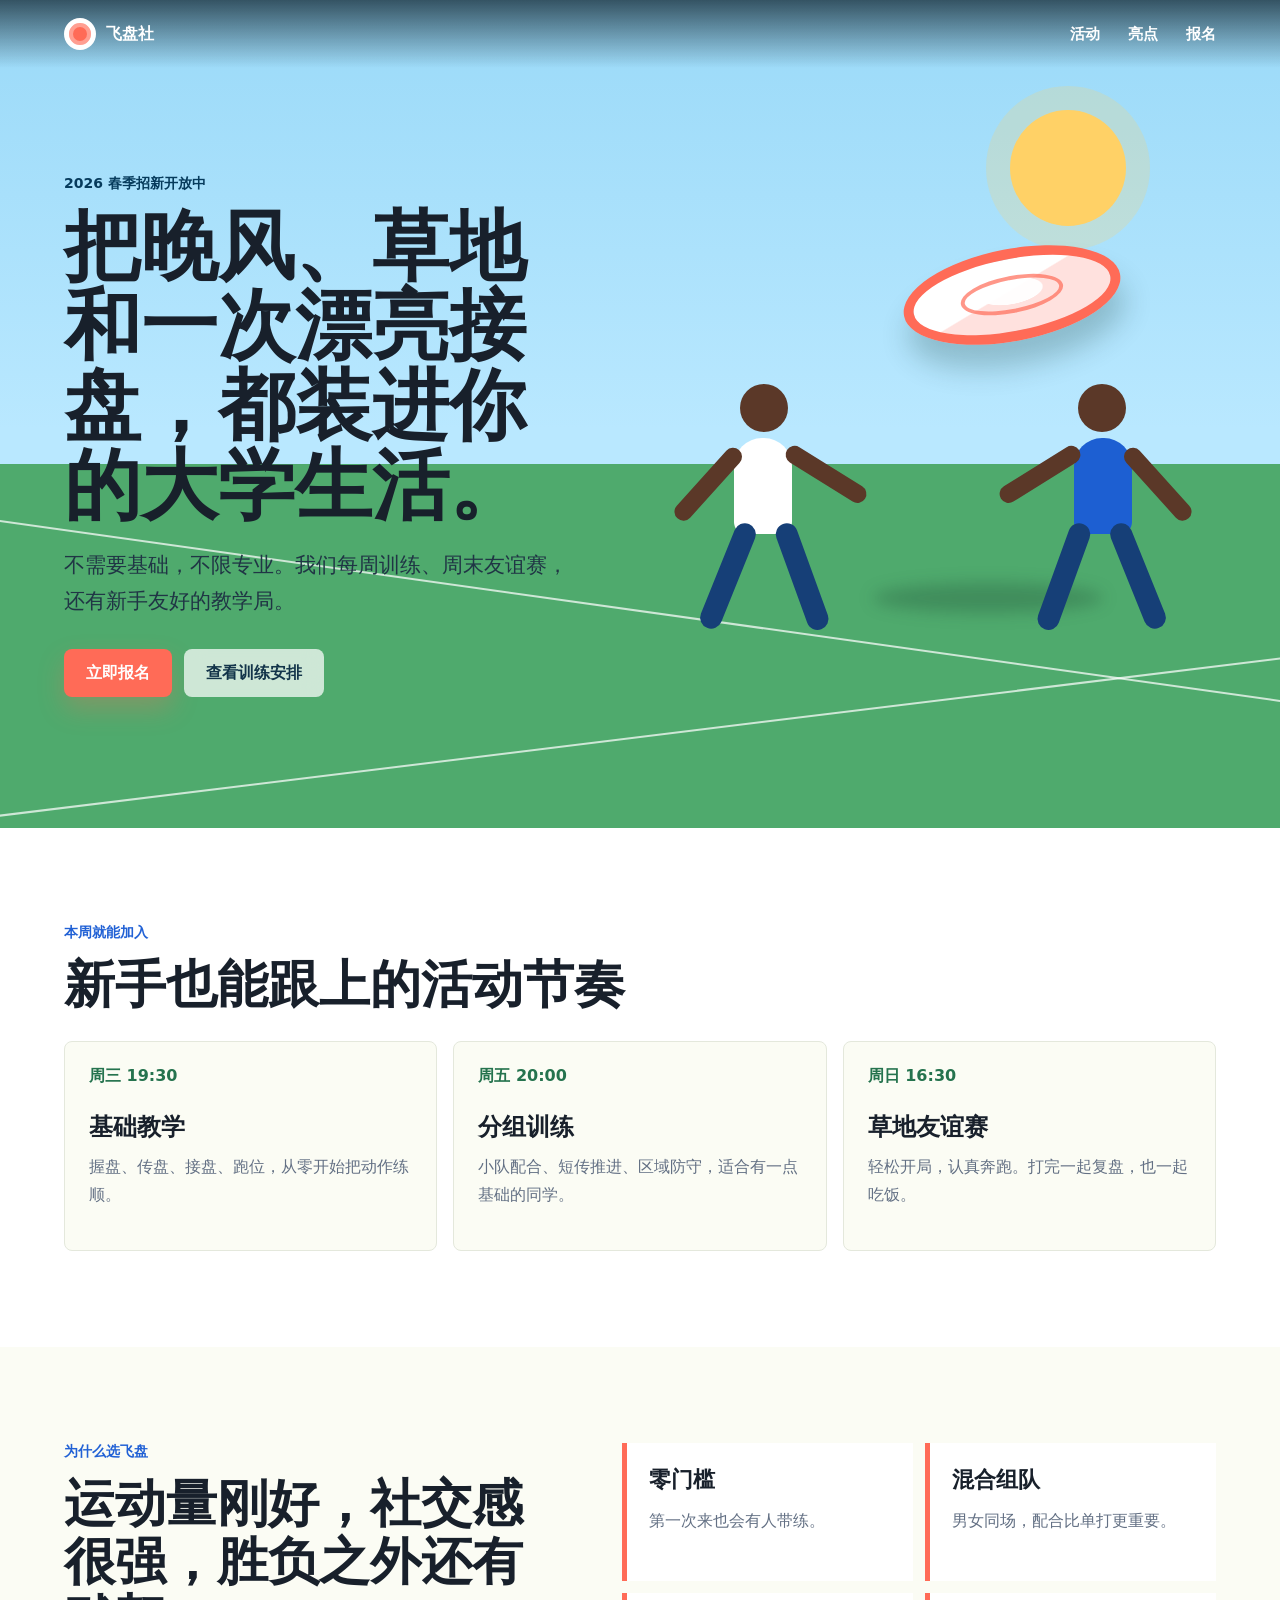
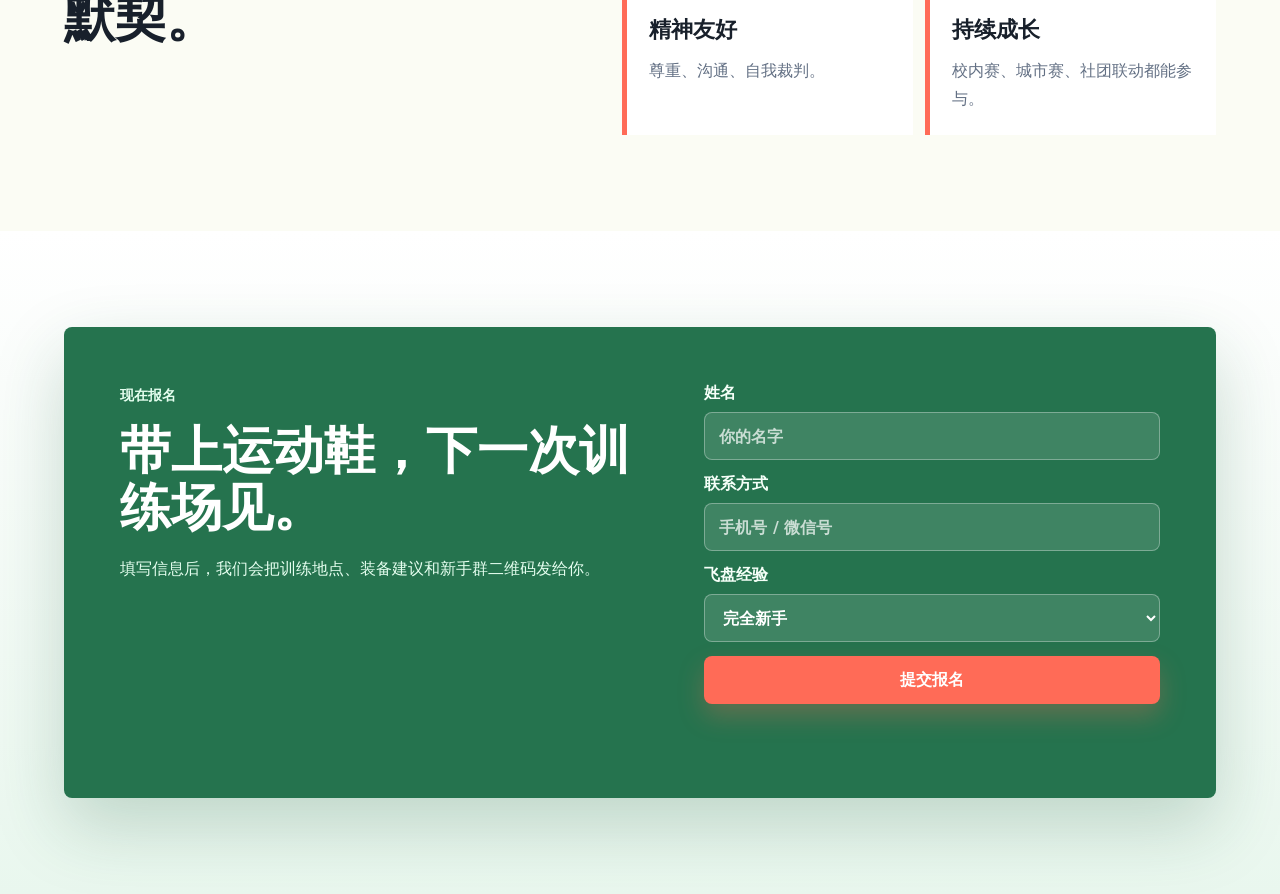
==== index.html @ f38ca028 "Create frisbee recruitment website" ====
<!DOCTYPE html>
<html lang="zh-CN">
<head>
  <meta charset="UTF-8">
  <meta name="viewport" content="width=device-width, initial-scale=1.0">
  <title>飞盘社招新 | 一起起飞</title>
  <link rel="stylesheet" href="styles.css">
</head>
<body>
  <header class="topbar">
    <a class="brand" href="#home" aria-label="飞盘社首页">
      <span class="brand-mark"></span>
      <span>飞盘社</span>
    </a>
    <nav class="nav" aria-label="主要导航">
      <a href="#events">活动</a>
      <a href="#why">亮点</a>
      <a href="#join">报名</a>
    </nav>
  </header>

  <main>
    <section class="hero" id="home">
      <div class="hero-bg" aria-hidden="true">
        <div class="sun"></div>
        <div class="field-line field-line-one"></div>
        <div class="field-line field-line-two"></div>
      </div>
      <div class="hero-copy">
        <p class="eyebrow">2026 春季招新开放中</p>
        <h1>把晚风、草地和一次漂亮接盘，都装进你的大学生活。</h1>
        <p class="hero-text">
          不需要基础，不限专业。我们每周训练、周末友谊赛，还有新手友好的教学局。
        </p>
        <div class="hero-actions">
          <a class="button primary" href="#join">立即报名</a>
          <a class="button secondary" href="#events">查看训练安排</a>
        </div>
      </div>
      <div class="disc-stage" aria-label="飞盘运动插画">
        <div class="disc-shadow"></div>
        <div class="disc">
          <span></span>
        </div>
        <div class="player player-left">
          <div class="head"></div>
          <div class="body"></div>
          <div class="arm arm-back"></div>
          <div class="arm arm-front"></div>
          <div class="leg leg-back"></div>
          <div class="leg leg-front"></div>
        </div>
        <div class="player player-right">
          <div class="head"></div>
          <div class="body"></div>
          <div class="arm arm-back"></div>
          <div class="arm arm-front"></div>
          <div class="leg leg-back"></div>
          <div class="leg leg-front"></div>
        </div>
      </div>
    </section>

    <section class="section band" id="events">
      <div class="section-heading">
        <p class="eyebrow">本周就能加入</p>
        <h2>新手也能跟上的活动节奏</h2>
      </div>
      <div class="schedule">
        <article class="event-card">
          <time>周三 19:30</time>
          <h3>基础教学</h3>
          <p>握盘、传盘、接盘、跑位，从零开始把动作练顺。</p>
        </article>
        <article class="event-card">
          <time>周五 20:00</time>
          <h3>分组训练</h3>
          <p>小队配合、短传推进、区域防守，适合有一点基础的同学。</p>
        </article>
        <article class="event-card">
          <time>周日 16:30</time>
          <h3>草地友谊赛</h3>
          <p>轻松开局，认真奔跑。打完一起复盘，也一起吃饭。</p>
        </article>
      </div>
    </section>

    <section class="section split" id="why">
      <div>
        <p class="eyebrow">为什么选飞盘</p>
        <h2>运动量刚好，社交感很强，胜负之外还有默契。</h2>
      </div>
      <div class="feature-grid">
        <div class="feature">
          <strong>零门槛</strong>
          <span>第一次来也会有人带练。</span>
        </div>
        <div class="feature">
          <strong>混合组队</strong>
          <span>男女同场，配合比单打更重要。</span>
        </div>
        <div class="feature">
          <strong>精神友好</strong>
          <span>尊重、沟通、自我裁判。</span>
        </div>
        <div class="feature">
          <strong>持续成长</strong>
          <span>校内赛、城市赛、社团联动都能参与。</span>
        </div>
      </div>
    </section>

    <section class="section join" id="join">
      <div class="join-panel">
        <div>
          <p class="eyebrow">现在报名</p>
          <h2>带上运动鞋，下一次训练场见。</h2>
          <p>填写信息后，我们会把训练地点、装备建议和新手群二维码发给你。</p>
        </div>
        <form class="signup-form">
          <label>
            姓名
            <input type="text" name="name" placeholder="你的名字" required>
          </label>
          <label>
            联系方式
            <input type="tel" name="phone" placeholder="手机号 / 微信号" required>
          </label>
          <label>
            飞盘经验
            <select name="level">
              <option>完全新手</option>
              <option>玩过几次</option>
              <option>有比赛经验</option>
            </select>
          </label>
          <button class="button primary" type="submit">提交报名</button>
          <p class="form-note" role="status"></p>
        </form>
      </div>
    </section>
  </main>

  <script src="script.js"></script>
</body>
</html>
---- styles.css ----
:root {
  --ink: #18202b;
  --muted: #637084;
  --paper: #fbfcf4;
  --grass: #4faa6d;
  --grass-dark: #25734e;
  --line: rgba(255, 255, 255, 0.72);
  --coral: #ff6b57;
  --sun: #ffd166;
  --sky: #b9e8ff;
  --blue: #2161d5;
  --radius: 8px;
}

* {
  box-sizing: border-box;
}

html {
  scroll-behavior: smooth;
}

body {
  margin: 0;
  color: var(--ink);
  font-family: system-ui, -apple-system, BlinkMacSystemFont, "Segoe UI", "Microsoft YaHei", "PingFang SC", sans-serif;
  background: var(--paper);
}

a {
  color: inherit;
  text-decoration: none;
}

.topbar {
  position: fixed;
  inset: 0 0 auto;
  z-index: 20;
  display: flex;
  align-items: center;
  justify-content: space-between;
  height: 68px;
  padding: 0 clamp(20px, 5vw, 64px);
  color: #fff;
  background: linear-gradient(180deg, rgba(14, 32, 42, 0.72), rgba(14, 32, 42, 0));
}

.brand,
.nav {
  display: flex;
  align-items: center;
}

.brand {
  gap: 10px;
  font-weight: 900;
}

.brand-mark {
  width: 32px;
  height: 32px;
  border: 5px solid #fff;
  border-radius: 50%;
  background: var(--coral);
  box-shadow: inset 0 0 0 4px rgba(255, 255, 255, 0.35);
}

.nav {
  gap: clamp(14px, 3vw, 28px);
  font-size: 15px;
  font-weight: 700;
}

.hero {
  position: relative;
  min-height: 92vh;
  display: grid;
  grid-template-columns: minmax(0, 0.95fr) minmax(360px, 1.05fr);
  align-items: center;
  gap: clamp(24px, 5vw, 64px);
  overflow: hidden;
  padding: 108px clamp(20px, 5vw, 72px) 64px;
  background:
    linear-gradient(180deg, rgba(55, 171, 225, 0.24), rgba(255, 255, 255, 0) 52%),
    linear-gradient(180deg, var(--sky) 0 56%, var(--grass) 56% 100%);
}

.hero-bg {
  position: absolute;
  inset: 0;
  pointer-events: none;
}

.sun {
  position: absolute;
  right: 12vw;
  top: 110px;
  width: 116px;
  aspect-ratio: 1;
  border-radius: 50%;
  background: var(--sun);
  box-shadow: 0 0 0 24px rgba(255, 209, 102, 0.22);
}

.field-line {
  position: absolute;
  left: -8vw;
  right: -8vw;
  bottom: 10vh;
  height: 2px;
  background: var(--line);
  transform: rotate(-7deg);
}

.field-line-two {
  bottom: 24vh;
  transform: rotate(8deg);
}

.hero-copy,
.disc-stage,
.section {
  position: relative;
  z-index: 1;
}

.eyebrow {
  margin: 0 0 14px;
  color: var(--blue);
  font-size: 14px;
  font-weight: 900;
  letter-spacing: 0;
}

.hero .eyebrow {
  color: #063b5c;
}

h1,
h2,
h3,
p {
  margin-top: 0;
}

h1 {
  max-width: 760px;
  margin-bottom: 22px;
  font-size: clamp(42px, 6vw, 82px);
  line-height: 1.04;
  letter-spacing: 0;
}

h2 {
  margin-bottom: 18px;
  font-size: clamp(28px, 4vw, 52px);
  line-height: 1.12;
  letter-spacing: 0;
}

h3 {
  margin-bottom: 10px;
  font-size: 24px;
}

.hero-text {
  max-width: 610px;
  margin-bottom: 30px;
  color: #203545;
  font-size: clamp(17px, 2vw, 21px);
  line-height: 1.7;
}

.hero-actions {
  display: flex;
  flex-wrap: wrap;
  gap: 12px;
}

.button {
  display: inline-flex;
  align-items: center;
  justify-content: center;
  min-height: 48px;
  padding: 0 22px;
  border: 0;
  border-radius: var(--radius);
  cursor: pointer;
  font: inherit;
  font-weight: 900;
  transition: transform 160ms ease, box-shadow 160ms ease, background 160ms ease;
}

.button:hover {
  transform: translateY(-2px);
}

.primary {
  color: #fff;
  background: var(--coral);
  box-shadow: 0 12px 26px rgba(255, 107, 87, 0.28);
}

.secondary {
  color: #123449;
  background: rgba(255, 255, 255, 0.72);
  backdrop-filter: blur(10px);
}

.disc-stage {
  min-height: 520px;
}

.disc,
.disc-shadow,
.player {
  position: absolute;
}

.disc {
  left: 45%;
  top: 14%;
  width: clamp(128px, 18vw, 220px);
  aspect-ratio: 2.4 / 1;
  border-radius: 50%;
  background:
    radial-gradient(ellipse at 50% 45%, rgba(255,255,255,0.95) 0 22%, transparent 23%),
    linear-gradient(160deg, #fff 0 46%, #ffe1de 47% 100%);
  border: 10px solid var(--coral);
  transform: rotate(-11deg);
  box-shadow: 0 24px 28px rgba(20, 59, 50, 0.24);
  animation: floatDisc 3.8s ease-in-out infinite;
}

.disc span {
  position: absolute;
  inset: 24% 24%;
  border: 4px solid rgba(255, 107, 87, 0.7);
  border-radius: 50%;
}

.disc-shadow {
  left: 40%;
  bottom: 16%;
  width: 230px;
  height: 30px;
  border-radius: 50%;
  background: rgba(18, 50, 38, 0.24);
  filter: blur(8px);
}

.player {
  bottom: 10%;
  width: 132px;
  height: 260px;
}

.player-left {
  left: 9%;
}

.player-right {
  right: 8%;
  transform: scaleX(-1);
}

.head {
  position: absolute;
  left: 44px;
  top: 0;
  width: 48px;
  aspect-ratio: 1;
  border-radius: 50%;
  background: #5b3828;
}

.body {
  position: absolute;
  left: 38px;
  top: 54px;
  width: 58px;
  height: 96px;
  border-radius: 28px 28px 12px 12px;
  background: #fff;
}

.player-right .body {
  background: #1d5fd2;
}

.arm,
.leg {
  position: absolute;
  border-radius: 999px;
  transform-origin: top;
}

.arm {
  width: 18px;
  height: 92px;
  top: 66px;
  background: #5b3828;
}

.arm-back {
  left: 34px;
  transform: rotate(42deg);
}

.arm-front {
  left: 82px;
  transform: rotate(-58deg);
}

.leg {
  width: 22px;
  height: 112px;
  top: 140px;
  background: #163f77;
}

.leg-back {
  left: 42px;
  transform: rotate(22deg);
}

.leg-front {
  left: 76px;
  transform: rotate(-20deg);
}

.section {
  padding: clamp(56px, 8vw, 96px) clamp(20px, 5vw, 72px);
}

.band {
  background: #fff;
}

.section-heading {
  max-width: 760px;
  margin-bottom: 28px;
}

.schedule {
  display: grid;
  grid-template-columns: repeat(3, minmax(0, 1fr));
  gap: 16px;
}

.event-card {
  min-height: 210px;
  padding: 24px;
  border: 1px solid #e4e8dc;
  border-radius: var(--radius);
  background: #fbfcf4;
}

.event-card time {
  display: inline-flex;
  margin-bottom: 24px;
  color: var(--grass-dark);
  font-weight: 900;
}

.event-card p,
.feature span,
.join-panel p {
  color: var(--muted);
  line-height: 1.75;
}

.split {
  display: grid;
  grid-template-columns: minmax(0, 0.9fr) minmax(320px, 1.1fr);
  gap: clamp(28px, 6vw, 72px);
  align-items: start;
}

.feature-grid {
  display: grid;
  grid-template-columns: repeat(2, minmax(0, 1fr));
  gap: 12px;
}

.feature {
  min-height: 138px;
  padding: 22px;
  border-left: 5px solid var(--coral);
  background: #fff;
}

.feature strong,
.feature span {
  display: block;
}

.feature strong {
  margin-bottom: 12px;
  font-size: 22px;
}

.join {
  background: linear-gradient(180deg, #fff 0, #e9f7ee 100%);
}

.join-panel {
  display: grid;
  grid-template-columns: minmax(0, 0.9fr) minmax(320px, 0.8fr);
  gap: clamp(28px, 6vw, 72px);
  align-items: start;
  max-width: 1180px;
  margin: 0 auto;
  padding: clamp(28px, 5vw, 56px);
  border-radius: var(--radius);
  color: #fff;
  background: var(--grass-dark);
  box-shadow: 0 28px 70px rgba(27, 89, 58, 0.22);
}

.join-panel .eyebrow,
.join-panel p {
  color: #e6fff0;
}

.signup-form {
  display: grid;
  gap: 14px;
}

label {
  display: grid;
  gap: 8px;
  color: #f5fff8;
  font-weight: 700;
}

input,
select {
  width: 100%;
  height: 48px;
  padding: 0 14px;
  border: 1px solid rgba(255, 255, 255, 0.32);
  border-radius: var(--radius);
  color: #fff;
  font: inherit;
  background: rgba(255, 255, 255, 0.12);
  outline: none;
}

input::placeholder {
  color: rgba(255, 255, 255, 0.72);
}

select option {
  color: var(--ink);
}

.form-note {
  min-height: 24px;
  margin: 0;
  font-weight: 700;
}

@keyframes floatDisc {
  0%, 100% {
    transform: translateY(0) rotate(-11deg);
  }
  50% {
    transform: translateY(-18px) rotate(-5deg);
  }
}

@media (max-width: 860px) {
  .topbar {
    height: 62px;
  }

  .hero,
  .split,
  .join-panel {
    grid-template-columns: 1fr;
  }

  .hero {
    min-height: auto;
    padding-top: 92px;
  }

  .disc-stage {
    min-height: 410px;
  }

  .schedule,
  .feature-grid {
    grid-template-columns: 1fr;
  }

  .player {
    transform: scale(0.82);
  }

  .player-right {
    transform: scaleX(-1) scale(0.82);
  }
}

@media (max-width: 540px) {
  .nav {
    display: none;
  }

  h1 {
    font-size: 40px;
  }

  .hero-actions,
  .button {
    width: 100%;
  }

  .disc-stage {
    min-height: 320px;
  }

  .disc {
    left: 36%;
    top: 10%;
  }

  .player {
    bottom: 0;
  }

  .player-left {
    left: -14px;
  }

  .player-right {
    right: -18px;
  }
}
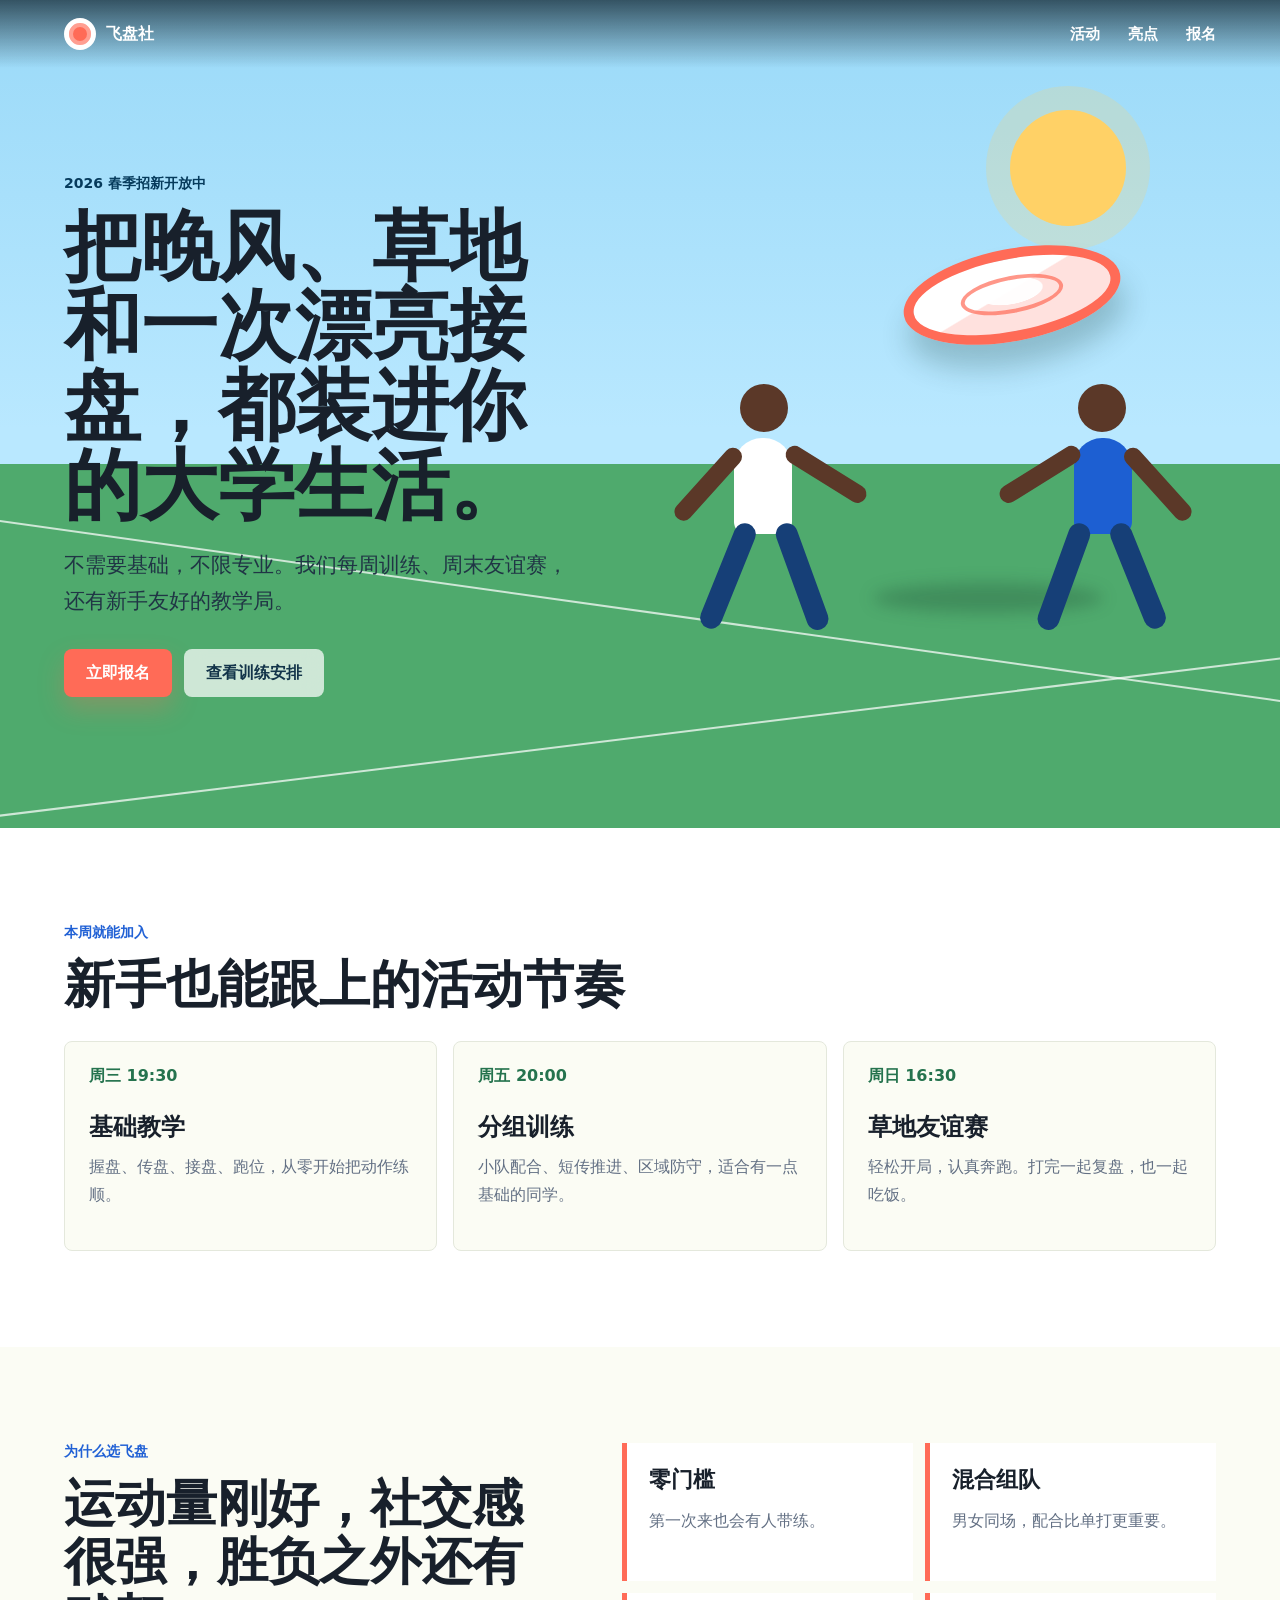
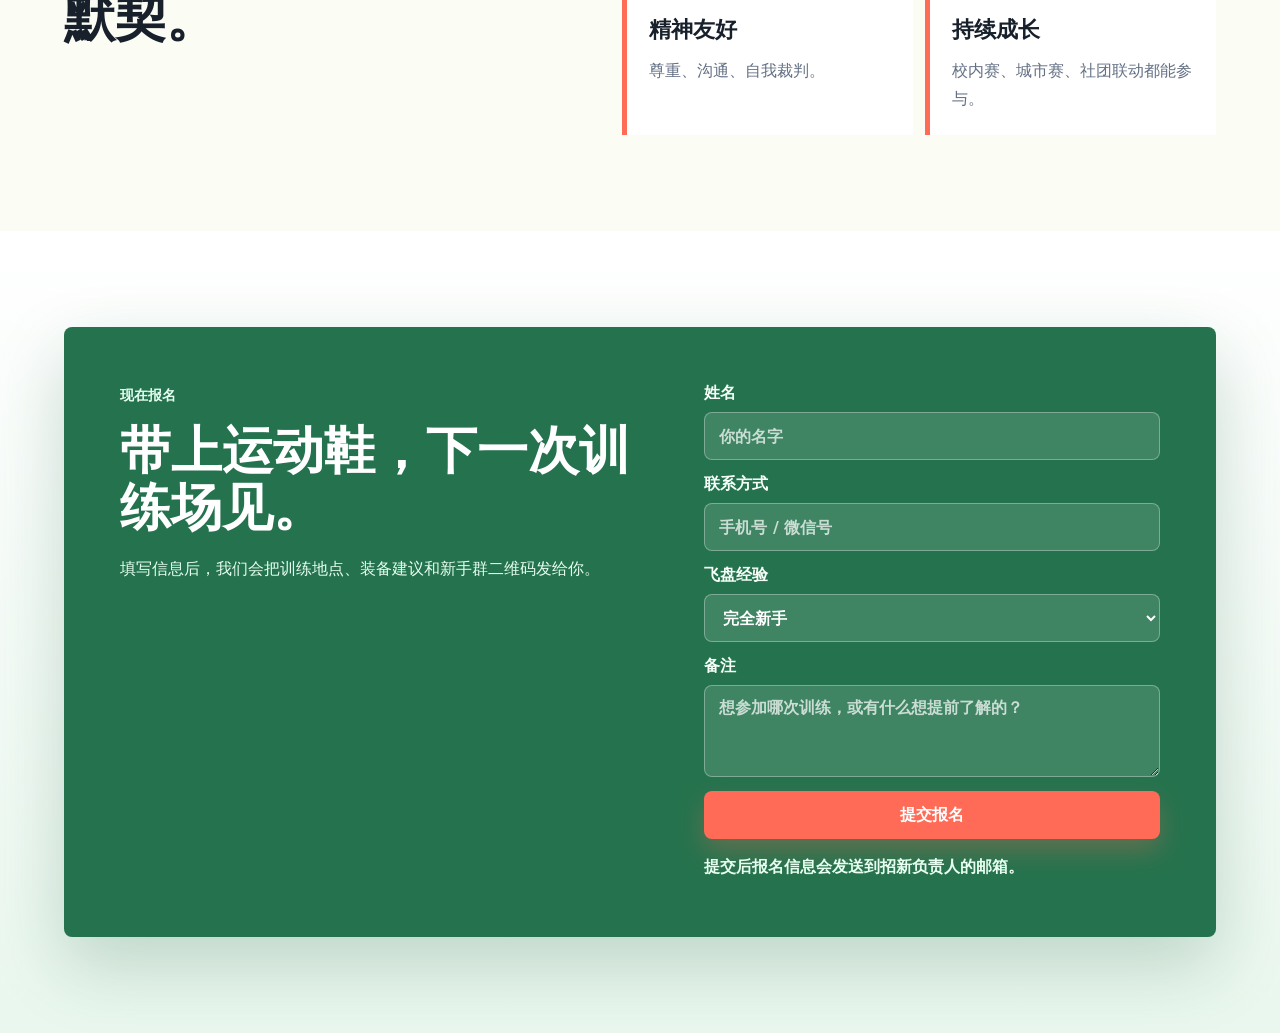
==== commit 6cbbccf4: "Send signup form submissions by email" ====
--- a/index.html
+++ b/index.html
@@ -117,25 +117,32 @@
           <h2>带上运动鞋，下一次训练场见。</h2>
           <p>填写信息后，我们会把训练地点、装备建议和新手群二维码发给你。</p>
         </div>
-        <form class="signup-form">
+        <form class="signup-form" action="https://formsubmit.co/yinyi20020212@gmail.com" method="POST">
+          <input type="hidden" name="_subject" value="新的飞盘社报名信息">
+          <input type="hidden" name="_template" value="table">
+          <input type="hidden" name="_next" value="https://yinyi20020212-crypto.github.io/frisbee-recruit/thanks.html">
           <label>
             姓名
-            <input type="text" name="name" placeholder="你的名字" required>
+            <input type="text" name="姓名" placeholder="你的名字" required>
           </label>
           <label>
             联系方式
-            <input type="tel" name="phone" placeholder="手机号 / 微信号" required>
+            <input type="text" name="联系方式" placeholder="手机号 / 微信号" required>
           </label>
           <label>
             飞盘经验
-            <select name="level">
+            <select name="飞盘经验">
               <option>完全新手</option>
               <option>玩过几次</option>
               <option>有比赛经验</option>
             </select>
           </label>
+          <label>
+            备注
+            <textarea name="备注" placeholder="想参加哪次训练，或有什么想提前了解的？"></textarea>
+          </label>
           <button class="button primary" type="submit">提交报名</button>
-          <p class="form-note" role="status"></p>
+          <p class="form-note" role="status">提交后报名信息会发送到招新负责人的邮箱。</p>
         </form>
       </div>
     </section>
--- a/styles.css
+++ b/styles.css
@@ -193,6 +193,12 @@
 
 .button:hover {
   transform: translateY(-2px);
+}
+
+.button:disabled {
+  cursor: wait;
+  opacity: 0.72;
+  transform: none;
 }
 
 .primary {
@@ -436,9 +442,9 @@
 }
 
 input,
-select {
+select,
+textarea {
   width: 100%;
-  height: 48px;
   padding: 0 14px;
   border: 1px solid rgba(255, 255, 255, 0.32);
   border-radius: var(--radius);
@@ -448,7 +454,19 @@
   outline: none;
 }
 
-input::placeholder {
+input,
+select {
+  height: 48px;
+}
+
+textarea {
+  min-height: 92px;
+  padding-top: 12px;
+  resize: vertical;
+}
+
+input::placeholder,
+textarea::placeholder {
   color: rgba(255, 255, 255, 0.72);
 }
 
@@ -462,6 +480,46 @@
   font-weight: 700;
 }
 
+.thanks-page {
+  min-height: 100vh;
+  background:
+    linear-gradient(180deg, rgba(185, 232, 255, 0.92), rgba(233, 247, 238, 0.96)),
+    var(--paper);
+}
+
+.thanks {
+  min-height: 100vh;
+  display: grid;
+  place-items: center;
+  padding: 32px 20px;
+}
+
+.thanks-panel {
+  width: min(680px, 100%);
+  padding: clamp(28px, 6vw, 56px);
+  border-radius: var(--radius);
+  background: #fff;
+  box-shadow: 0 28px 70px rgba(27, 89, 58, 0.16);
+}
+
+.thanks-panel .brand-mark {
+  display: inline-block;
+  margin-bottom: 28px;
+  border-color: var(--grass-dark);
+}
+
+.thanks-panel h1 {
+  margin-bottom: 16px;
+  font-size: clamp(36px, 6vw, 64px);
+}
+
+.thanks-panel p:not(.eyebrow) {
+  margin-bottom: 28px;
+  color: var(--muted);
+  font-size: 18px;
+  line-height: 1.8;
+}
+
 @keyframes floatDisc {
   0%, 100% {
     transform: translateY(0) rotate(-11deg);
